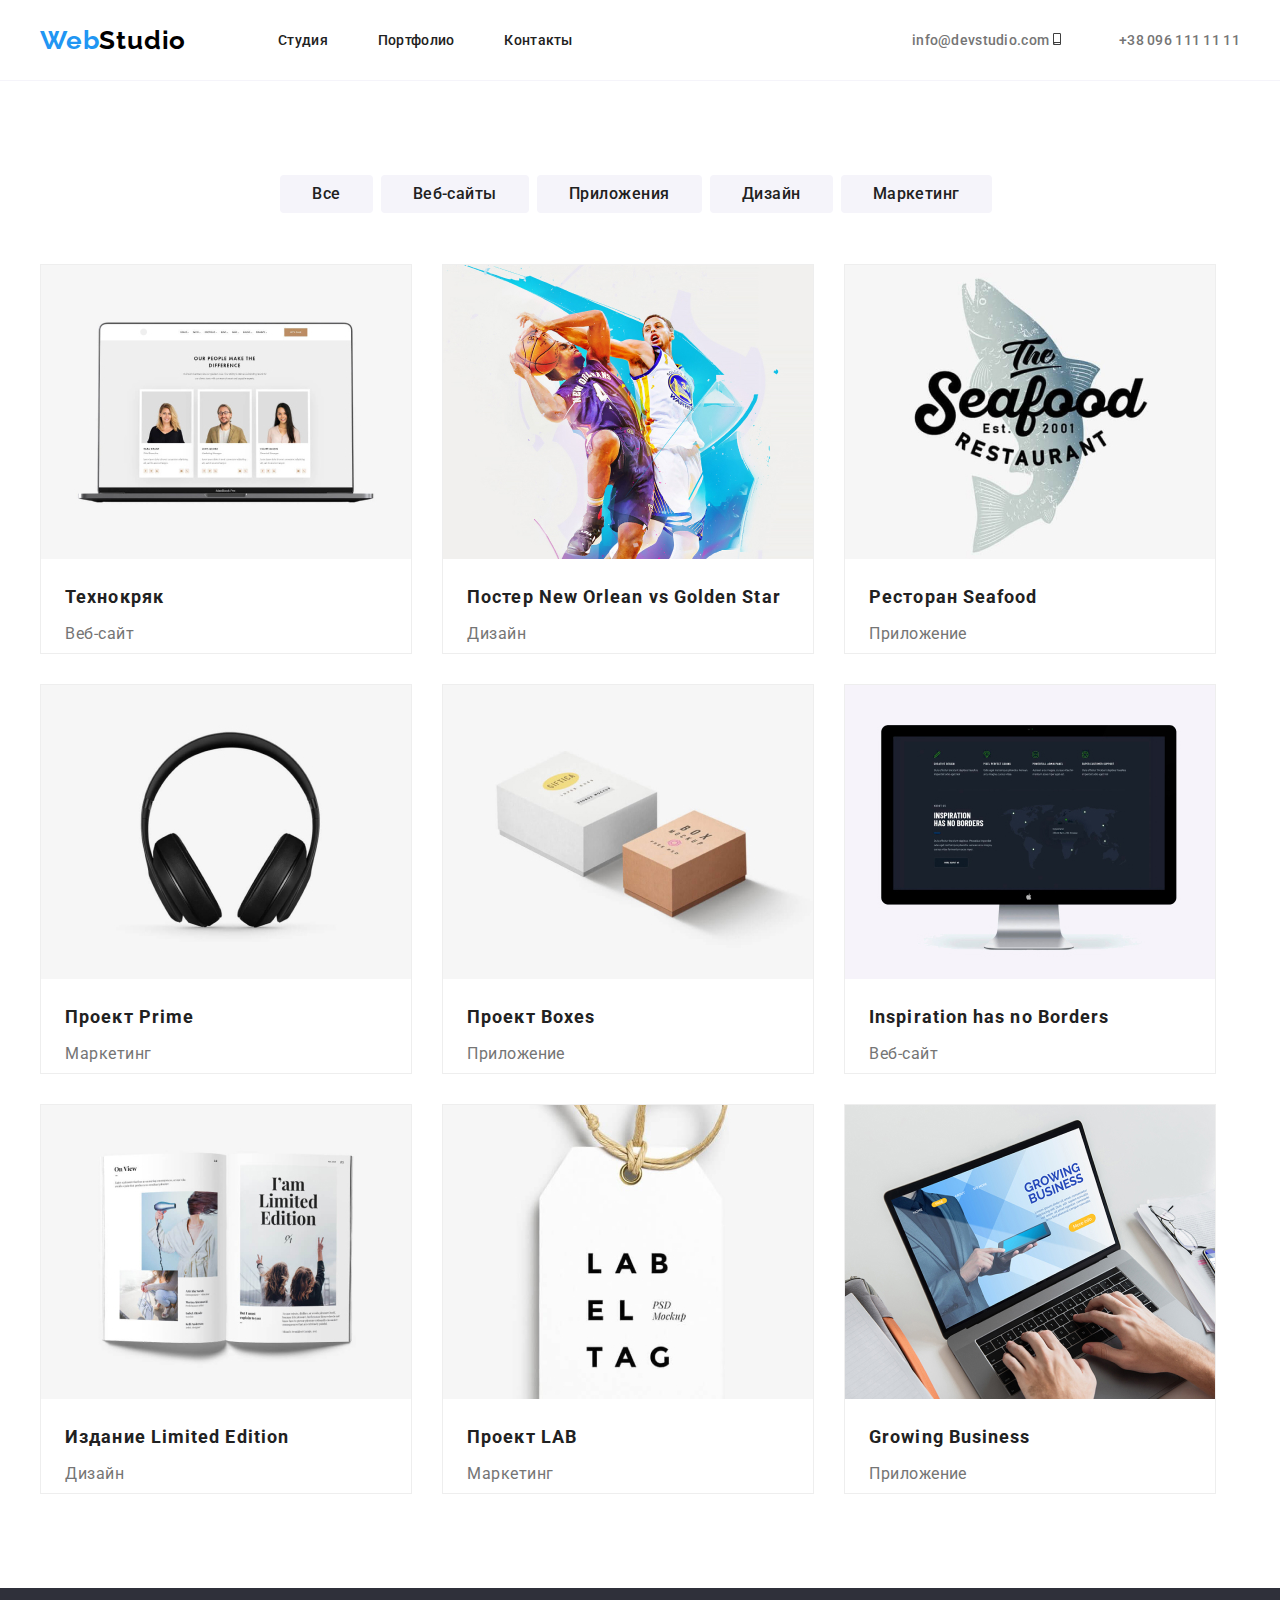
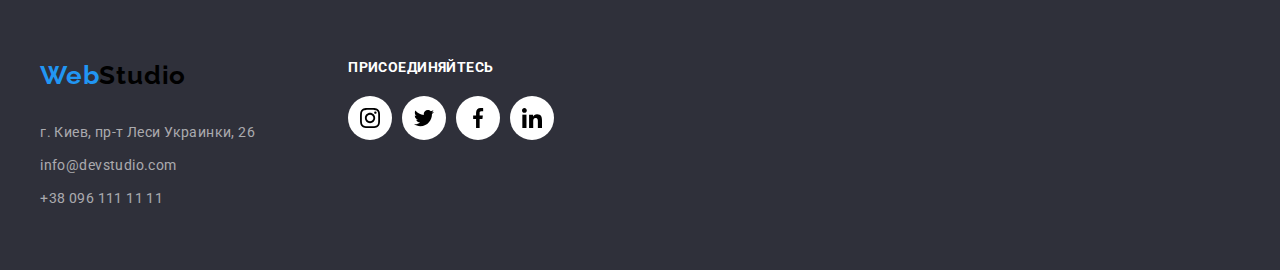
==== portfolio.html @ b53693e2 "Add files via upload" ====
<!DOCTYPE html>
<html lang="ru">
<head> 
    <meta charset="UTF-8">
    <meta name="viewport" content="width=device-width, initial-scale=1.0">
    <title>WebStudio</title>
    <link rel="stylesheet" href="https://cdnjs.cloudflare.com/ajax/libs/modern-normalize/1.0.0/modern-normalize.css">
    <link href="https://fonts.googleapis.com/css2?family=Raleway:wght@700&family=Roboto:wght@400;500;900&display=swap" rel="stylesheet">
    <link rel="stylesheet" href="./css/styles.css">

</head>
<body>
  <header class="header">
    <div class="container">
      <!--Header-->
      <nav class="navigation">
        <a class="logo link" href="./index.html">
            Web<span class="loogo-s">Studio</span>
            </a>
            <ul class="navigation-list list">
                <li class="navigation-list-item">
                    <a class="navigation-list-link link" href="./index.html">Студия</a>
    
                </li>
                <li class="navigation-list-item">
                    <a class="navigation-list-link link" href="./portfolio.html">Портфолио</a>
    
                </li>
                <li class="navigation-list-item">
                    <a class="navigation-list-link link" href="">Контакты</a>
    
                </li>
            </ul>
      </nav>
       
      <address class="address">
        <ul class="list">
            <li>
              <svg class="address-svg">
                <use href="./images/sprite.svg#icon-envelop"></use>
              </svg>
                <a class="header-mail-link link" href="mailto:info@devstudio.com">info@devstudio.com</a>

            </li>
            <li>
              <svg class="address-svg">
                <use href="./images/sprite.svg#icon-smartphone"></use>
              </svg>
                <a class="header-tel-link link" href="tel:+380961111111">+38 096 111 11 11</a>

            </li>
        </ul>
        
        
    </address>

    </div>
      
  </header> 
  <main>
      <!--BUTTON-->
      <div class="container">
        <ul class="button-list list">
          <li class="button-list-item">
           <button type="button" class="portfolio-button button-link">Все</button>
          </li> 
          <li class="button-list-item">
           <button type="button" class="portfolio-button button-link">Веб-сайты</button>
          </li> 
          <li class="button-list-item">
           <button type="button" class="portfolio-button button-link">Приложения</button>
          </li> 
          <li class="button-list-item">
           <button type="button" class="portfolio-button button-link">Дизайн</button>
          </li> 
          <li class="button-list-item">
           <button type="button" class="portfolio-button button-link">Маркетинг</button>
          </li> 
 
         </ul>

      </div>
        
       
      
     <!--portfolio-->
        <section class="portfolio">
          <div class="container">
            <ul class="portfolio-list list">
              <li class="portfolio-list-item">
              <img  src="./images/portfolio/port-1.jpg" alt="Технокряк" width="370" height="294">
              <h3 class="portfolio-name" lang="en">Технокряк</h3>
              <p class="portfolio-prof" > Веб-сайт</p>
             </li>
             <li class="portfolio-list-item">
              <img  src="./images/portfolio/port-2.jpg" alt="Постер New Orlean vs Golden Star" width="370" height="294">
              <h3 class="portfolio-name" lang="en">Постер New Orlean vs Golden Star</h3>
              <p class="portfolio-prof" > Дизайн</p>
             </li>
             <li class="portfolio-list-item">
              <img  src="./images/portfolio/port-3.jpg" alt="Ресторан Seafood" width="370" height="294">
              <h3 class="portfolio-name" lang="en">Ресторан Seafood</h3>
              <p class="portfolio-prof"> Приложение</p>
             </li>
             <li class="portfolio-list-item">
              <img  src="./images/portfolio/port-4.jpg" alt="Проект Prime" width="370" height="294">
              <h3 class="portfolio-name" lang="en">Проект Prime</h3>
              <p class="portfolio-prof"> Маркетинг</p>
             </li>
             <li class="portfolio-list-item">
              <img  src="./images/portfolio/port-5.jpg" alt="Проект Boxes" width="370" height="294">
              <h3 class="portfolio-name" lang="en">Проект Boxes</h3>
              <p class="portfolio-prof"> Приложение</p>
             </li>
             <li class="portfolio-list-item">
              <img  src="./images/portfolio/port-6.jpg" alt="Inspiration has no Borders" width="370" height="294">
              <h3 class="portfolio-name" lang="en">Inspiration has no Borders</h3>
              <p class="portfolio-prof"> Веб-сайт</p>
             </li>
             <li class="portfolio-list-item">
              <img  src="./images/portfolio/port-7.jpg" alt="Издание Limited Edition" width="370" height="294">
              <h3 class="portfolio-name" lang="en">Издание Limited Edition</h3>
              <p class="portfolio-prof"> Дизайн</p>
             </li>
             <li class="portfolio-list-item">
              <img  src="./images/portfolio/port-8.jpg" alt="Проект LAB" width="370" height="294">
              <h3 class="portfolio-name" lang="en">Проект LAB</h3>
              <p class="portfolio-prof" > Маркетинг</p>
             </li>
             <li class="portfolio-list-item">
              <img  src="./images/portfolio/port-9.jpg" alt="Growing Business" width="370" height="294">
              <h3 class="portfolio-name" lang="en">Growing Business</h3>
              <p class="portfolio-prof" > Приложение</p>
             </li>        
             </ul>

          </div>
         
       </section>
      </main> 
      <footer class="foter">
        <div class="container">
          <ul class="foter-contacts list">
             <li>
              <a class="foter-logo logo link" href="./index.html">Web<span class="loogo-s">Studio</span></a>
              <address class="address">
                <ul class="foter-list list">
                  <li class="foter-list-item">
                    <a class="footer-link footer-link-mt link" href="https://goo.gl/maps/YpgYaEJaXaga1esp6" target="blank">г. Киев, пр-т Леси Украинки, 26</a>
          
                  </li>
                  <li class="foter-list-item">
                    <a class="footer-link footer-link-mt link" href="mailto:info@devstudio.com">info@devstudio.com</a>
          
                  </li>
                  <li class="foter-list-item">
                    <a class="footer-link footer-link-mt link" href="tel:+380961111111">+38 096 111 11 11</a>
          
                  </li>
              </ul>
            </li>
            <li>
              <p class="foter-title">присоединяйтесь</p>
              <ul class="foter-social-list list">
                <li class="social-list-item">
                  <a class="social-list-link" href="">
                    <svg class="social-list-svg">
                      <use href="./images/sprite.svg#icon-instagram"></use>
                    </svg>
                  </a>
                </li>
                <li class="social-list-item">
                 <a class="social-list-link" href="">
                   <svg class="social-list-svg">
                     <use href="./images/sprite.svg#icon-twiter"></use>
                   </svg>
                 </a>
               </li>
               <li class="social-list-item">
                 <a class="social-list-link" href="">
                   <svg class="social-list-svg">
                     <use href="./images/sprite.svg#icon-facebook"></use>
                   </svg>
                 </a>
               </li>
               <li class="social-list-item">
                 <a class="social-list-link" href="">
                   <svg class="social-list-svg">
                     <use href="./images/sprite.svg#icon-linkedin"></use>
                   </svg>
                 </a>
               </li>
              </ul>
                       
            </li>
          </ul>
          
    
        </address>
             
          
        </div>
        
      </footer>
</body>
</html>
---- css/styles.css ----
:root{
    --main-font: "Roboto", sans-serif;
    --secondar-font: "Raleway", sans-serif;
    --accent-color:#757575;
    --link-color: #2196F3;
    --title-color:   #212121;
    --futer-link-color:  #FFFFFF;
    --logo-color: #000000;

}
*,
*::before,
*::after{
    margin: 0;
    padding: 0;

}

body {
    font-family: var(--main-font);
    font-style: normal;
}
.list {
    list-style: none;
}
.link {
    text-decoration: none
}
.address {
    font-style: normal;
    }
img{
    display: block;

    }
.header{
    padding: 24.5px 0;
    border-bottom: 1px solid #F5F4FA;
}
.container{
    width: 1200px;
    padding: 0.15px;
    margin: 0 auto;
}
.header .container{
    display: flex;
    align-items:center;
}
.navigation{
    display: flex;

}
.navigation-list{
    display: flex;
    align-items:center;
}
.navigation-list-item:not(:last-child){
    margin-right: 50px;
}
.header .address{
    margin-left: auto;
}
.header .header-tel-link{
    margin-left: 50px;
}
.address .list{
    display: flex;
}
.address-svg{
    height: 12px;
    width: 16px;
    fill: var(--accent-colo)

 } 

     
.navigation-list-link{
    font-weight: 500;
    font-size: 14px;
    line-height: 1.143;
    letter-spacing: 0.02em;    
    color: var(--title-color);
}
.header-mail-link, .header-tel-link{
    font-weight: 500;
    font-size: 14px;
    line-height: 1.143;
    letter-spacing: 0.02em;
    color: var(--accent-color);
}
.navigation-list-link:hover,
.navigation-list-link:focus,
.header-mail-link:hover, 
.header-mail-link:focus,
.header-tel-link:hover,
.header-tel-link:focus{
    color: var(--link-color)
}
.logo{
font-family: var(--secondar-font);
font-style: normal;
font-weight: 700;
font-size: 26px;
line-height: 1.192;
letter-spacing: 0.03em;
color:  var(--link-color);
margin-right: 92px;
}
.loogo-s{
    color: var(--logo-color);
   
}
.efect .container{
    display: flex;
   
}
.efect{
    background-color: rgba(47, 48, 58, 0.4);
    background-image: linear-gradient(
        rgba(47, 48, 58, 0.4),
        rgba(47, 48, 58, 0.4)),
        url(../images/efect/hero.jpg);
}
.efect-name{
    max-width: 452 px;
    margin-left: auto;
    margin-right: auto;
    margin-bottom: 200px;
    margin-top: 200px;
   
}
.efect-h {
    font-weight: 900;
    font-size: 44px;
    line-height: 1.364;
    text-align: center;
    letter-spacing: 0.06em;
    text-transform: uppercase;
    width: 696px;
    height: 120px;
    margin-bottom: 30px;
    color: #FFFFFF;
}

.efect-button {
    font-weight: 700;
    font-size: 16px;
    line-height: 1.875;
    display: flex;
    align-items: center;
    text-align: center;
    letter-spacing: 0.06em;
    height: 50px;
    min-width: 200px;
    padding: 10px 29px;
    background: #2196F3;
    border-radius: 4px;
    color: #FFFFFF;
    margin-left: 248px;
    border: none;
}
/*===ability===*/
.properties .container{
    display: flex;
    align-items:center;
     
}
.properties-list{
    display: flex;
    align-items:center;
    padding-bottom: 94px;
    padding-top: 94px;
}
.properties-list-item {
        margin-right: 30px;
}
.properties-list-item::before {
    display: block;
    content: '';
    height: 120px;
    background-repeat: no-repeat;
    background-position: center;
    background-color: #F5F4FA;

}
.properties-list-item:nth-child(1)::before {
    background-image: url(../images/properties/antenna.png);
}
.properties-list-item:nth-child(2)::before {
    background-image: url(../images/properties/clock.png);
}
.properties-list-item:nth-child(3)::before {
    background-image: url(../images/properties/diagram.png);
}
.properties-list-item:nth-child(4)::before {
    background-image: url(../images/properties/astronaut.png);
}

.abiliy-title{
    font-weight: 700;
    font-size: 14px;
    line-height: 1.143;
    letter-spacing: 0.03em;
    text-transform: uppercase;
    color: var(--title-color);
    margin-bottom: 10px;
    padding-top: 20px;
}
.ability-info{
    font-weight: 400;
    font-size: 14px;
    line-height: 1.714;
    letter-spacing: 0.03em;
    color: var(--accent-color);

}
.properties-img{
   padding-bottom: 30px;
  /*justify-content: center;*/
  margin-left: auto;
  margin-right: auto;
}

/*===occupation===*/
.occupation .container{
    align-items:center;

}
.title {
    font-weight: 700;
    font-size: 36px;
    line-height: 1.167;
    text-align: center;
    letter-spacing: 0.03em;
    color: var(--title-color);
    padding-bottom: 50px;
}

.occupation-list{
    display: flex;
    padding-bottom: 94px;
}
.occupation-list-img{
    padding-right: 30px;
}
/*===development===*/
.development .container{
    align-items:center;
    
}
.development-list{
    display: flex;
}
.development-list-box{
    padding-right: 30px;
    padding-bottom: 94px;
}
.development-team-name {
    font-weight: 500;
    font-size: 16px;
    line-height: 1.188;
    text-align: center;
    letter-spacing: 0.03em;
    color: var(--title-color);
    padding-top: 30px;
}
.development-team-prof{
    font-weight: 400;
    font-size: 16px;
    line-height: 1.188;
    text-align: center;
    letter-spacing: 0.03em;
    color: var(--accent-color);
    padding-top: 10px;
    margin-bottom: 16px;

}
.social-list{
    display: flex;
   justify-content: space-between;
}
.social-list-link{
    display: flex;
    align-items: center;
    justify-content: center;
    width: 44px;
    height: 44px;
    background-color:#FFFFFF;
    border-radius: 50%;
}
.social-list-link:development{
    background-color: var(--link-color:);
}
.social-list-link:development .sosial-list-svg{
    fill: var(--futer-link-color)
}
.social-list-svg{
    width: 20px;
    height: 20px;
}

.customers-list{
    display: flex;
    padding-bottom: 94px;
}
.customers-list-img{
    display: flex;
    align-items: center;
    justify-content: center;
    height: 90px;
    width: 170px;
   border: 1px solid #AFB1B8;
    border-radius: 4px;
    margin-right: 30px;
            
}
.customers-list-link:customers{
    border-color: var(--link-color);
}
.customers-list-link:customers .costomers-list-svg{
    fill: var(--link-color)
}
.customers-list-svg{
    display: block;
    
} 
   
   
/*=====Footer=====*/
.foter{
    background: #2F303A;
}
.foter .container{
    align-items:center;
    
}
.foter-contacts{
    display: flex;
    margin-top: 72px;
}
.foter-social-list{
    display: flex;
    padding-top: 20px;
    padding-left: 70px;
    width: 276px; 
    justify-content: space-between;    
}

.social-list-item:foter{
    /*padding-right: 30px;*/
}
.social-list-link:foter{
    background-color: var(--link-color);
   
}
    
}  
.social-list-link:foter .social-list-svg{
    fill: var(--futer-link-color);
}
.foter-title{
    padding-left: 70px;
    font-style: normal;
    font-weight: bold;
    font-size: 14px;
    line-height: 1.14;
    letter-spacing: 0.03em;
    text-transform: uppercase;
    color: var( --futer-link-color);
}
.foter-logo{
    padding-top: 60px;  
}
.foter-list{
    flex-direction: column;
    padding-bottom: 60px; 
    padding-top: 20px;  
}
.foter-list-item{
    padding-top: 9px;
}
.footer-link{
    font-weight: 400;
    font-size: 14px;
    line-height: 24px;
    letter-spacing: 0.03em;
    color: #212121;
    color: rgba(255, 255, 255, 0.6);
  }
.footer-link-mt:hover,
.footer-link-mt:focus{
    color: var( --futer-link-color);
}
/*======Portfolio=====*/
.portfolio-name{
font-weight: 700;
font-size: 18px;
line-height: 2;
letter-spacing: 0.06em;
color: var(--title-color);
padding-left: 24px;
padding-bottom: 4px;
padding-top: 20px;
}
.portfolio-prof{
    font-weight: 400;
    font-size: 16px;
    line-height: 1.875;
    letter-spacing: 0.03em;
    color: var(--accent-color);
    padding-left: 24px;
    padding-bottom: 4px;

}
.portfolio-button{
    font-weight: 500;
    font-size: 16px;
    line-height: 1.625;
    text-align: center;
    letter-spacing: 0.03em;
   color: var(--title-color);
    height: 38px;
    min-width: 73px;
    padding: 6px 32px;
    background: #F5F4FA;
    border-radius: 4px;
    border: none;
}
.button-list{
    display: flex;
    justify-content: center;
    padding-top: 94px;
    padding-bottom: 50px;
}
.button-list-item{
    padding-right: 8px;
   
}
.portfolio .container{
    display: flex;
}
.portfolio-list{
    font-size: 0px;  
    margin-bottom: 94px;
}
.portfolio-list-item{
    display: inline-block;
    border: 1px solid #EEEEEE
}
.portfolio-list-item:not(:nth-child(3n)){
    margin-right: 30px;
}
.portfolio-list-item:not(:nth-child(n+7)){
    margin-bottom: 30px;
}

.button-link:hover,
.button-link:focus{
    color: var( --futer-link-color);
    background: var(--link-color);
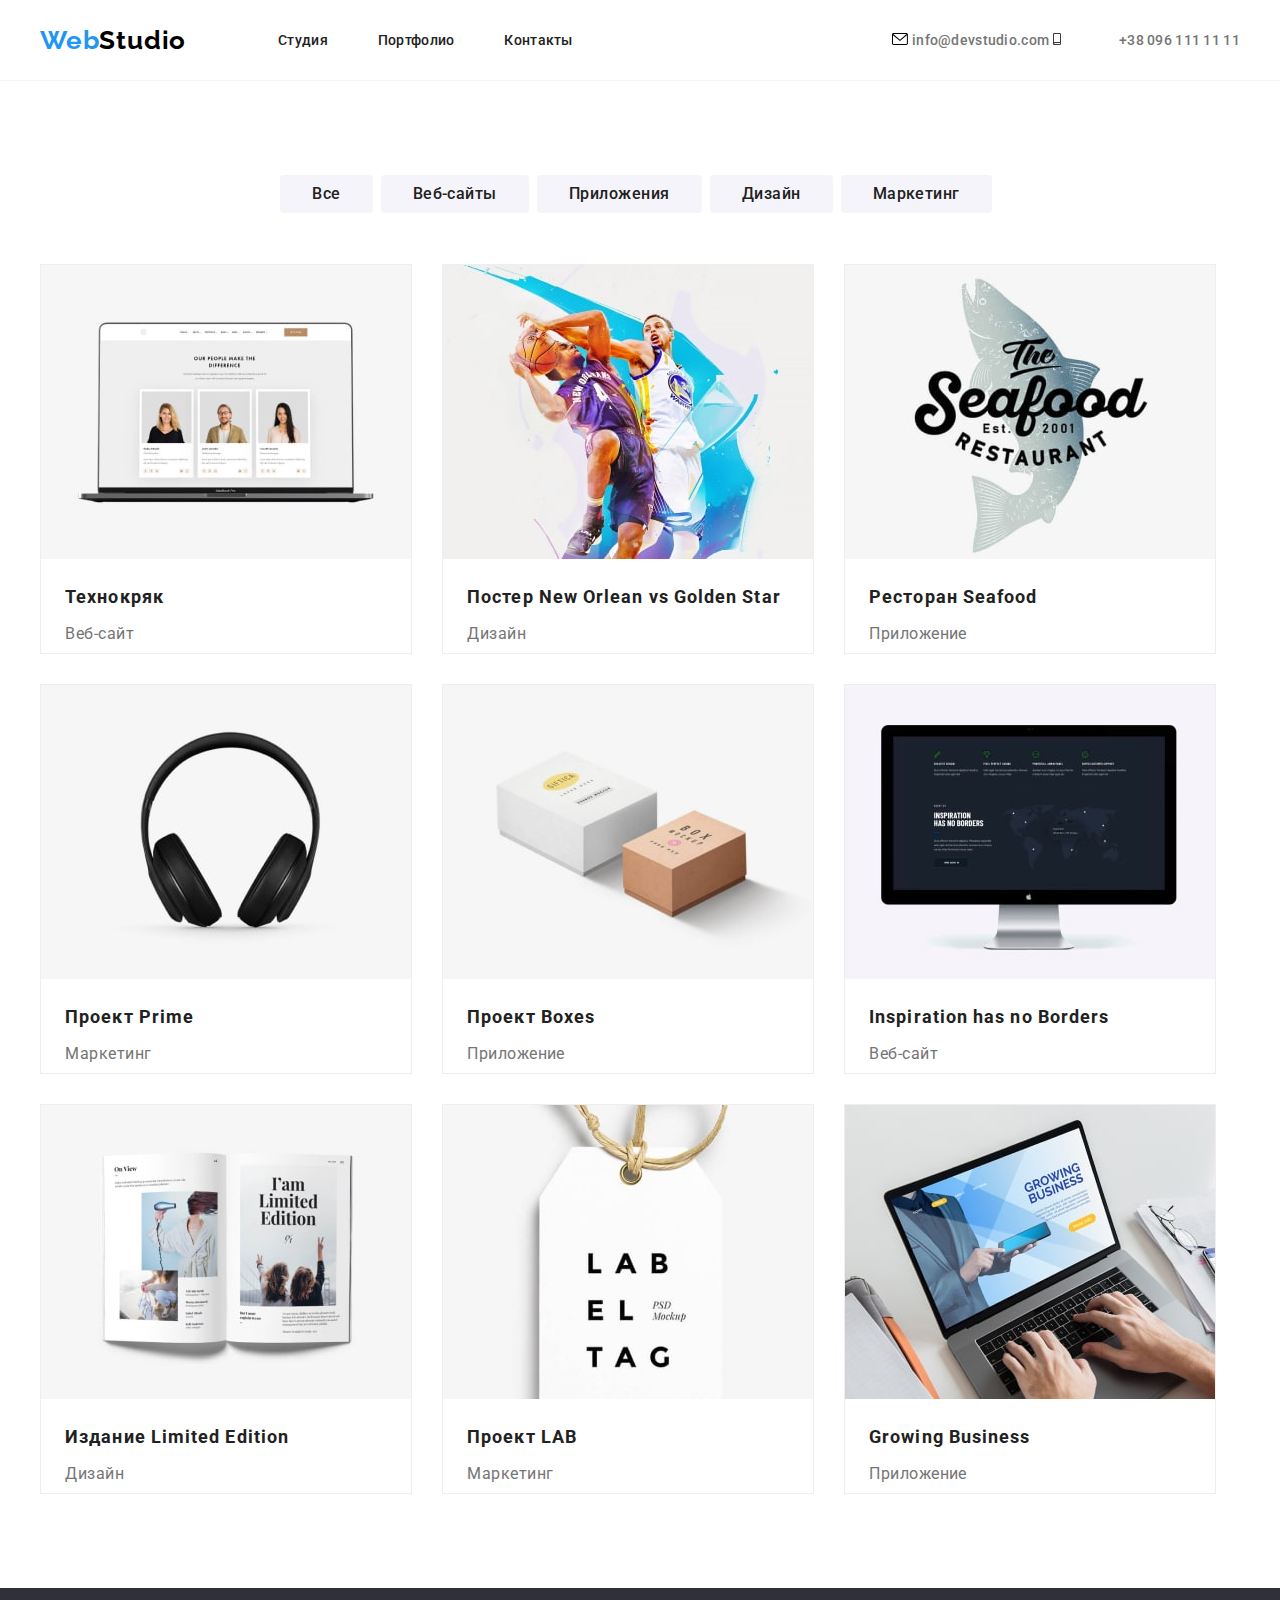
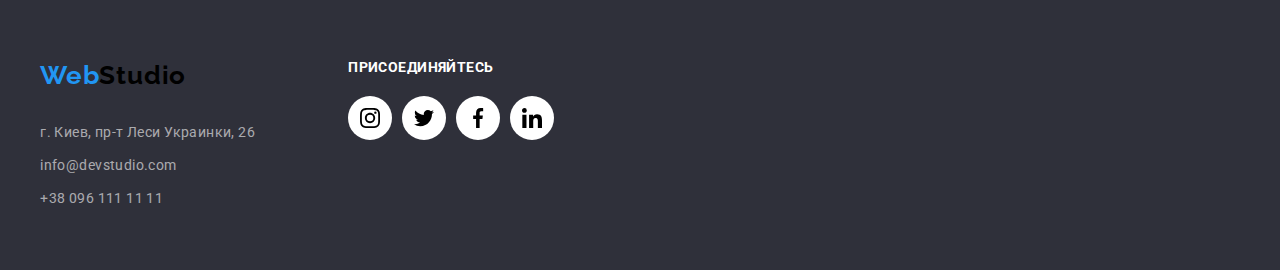
==== commit da961c30: "Update portfolio.html" ====
--- a/portfolio.html
+++ b/portfolio.html
@@ -37,7 +37,7 @@
         <ul class="list">
             <li>
               <svg class="address-svg">
-                <use href="./images/sprite.svg#icon-envelop"></use>
+                <use href="./images/sprite.svg#icon-envelope"></use>
               </svg>
                 <a class="header-mail-link link" href="mailto:info@devstudio.com">info@devstudio.com</a>
 
@@ -203,4 +203,4 @@
         
       </footer>
 </body>
-</html>+</html>
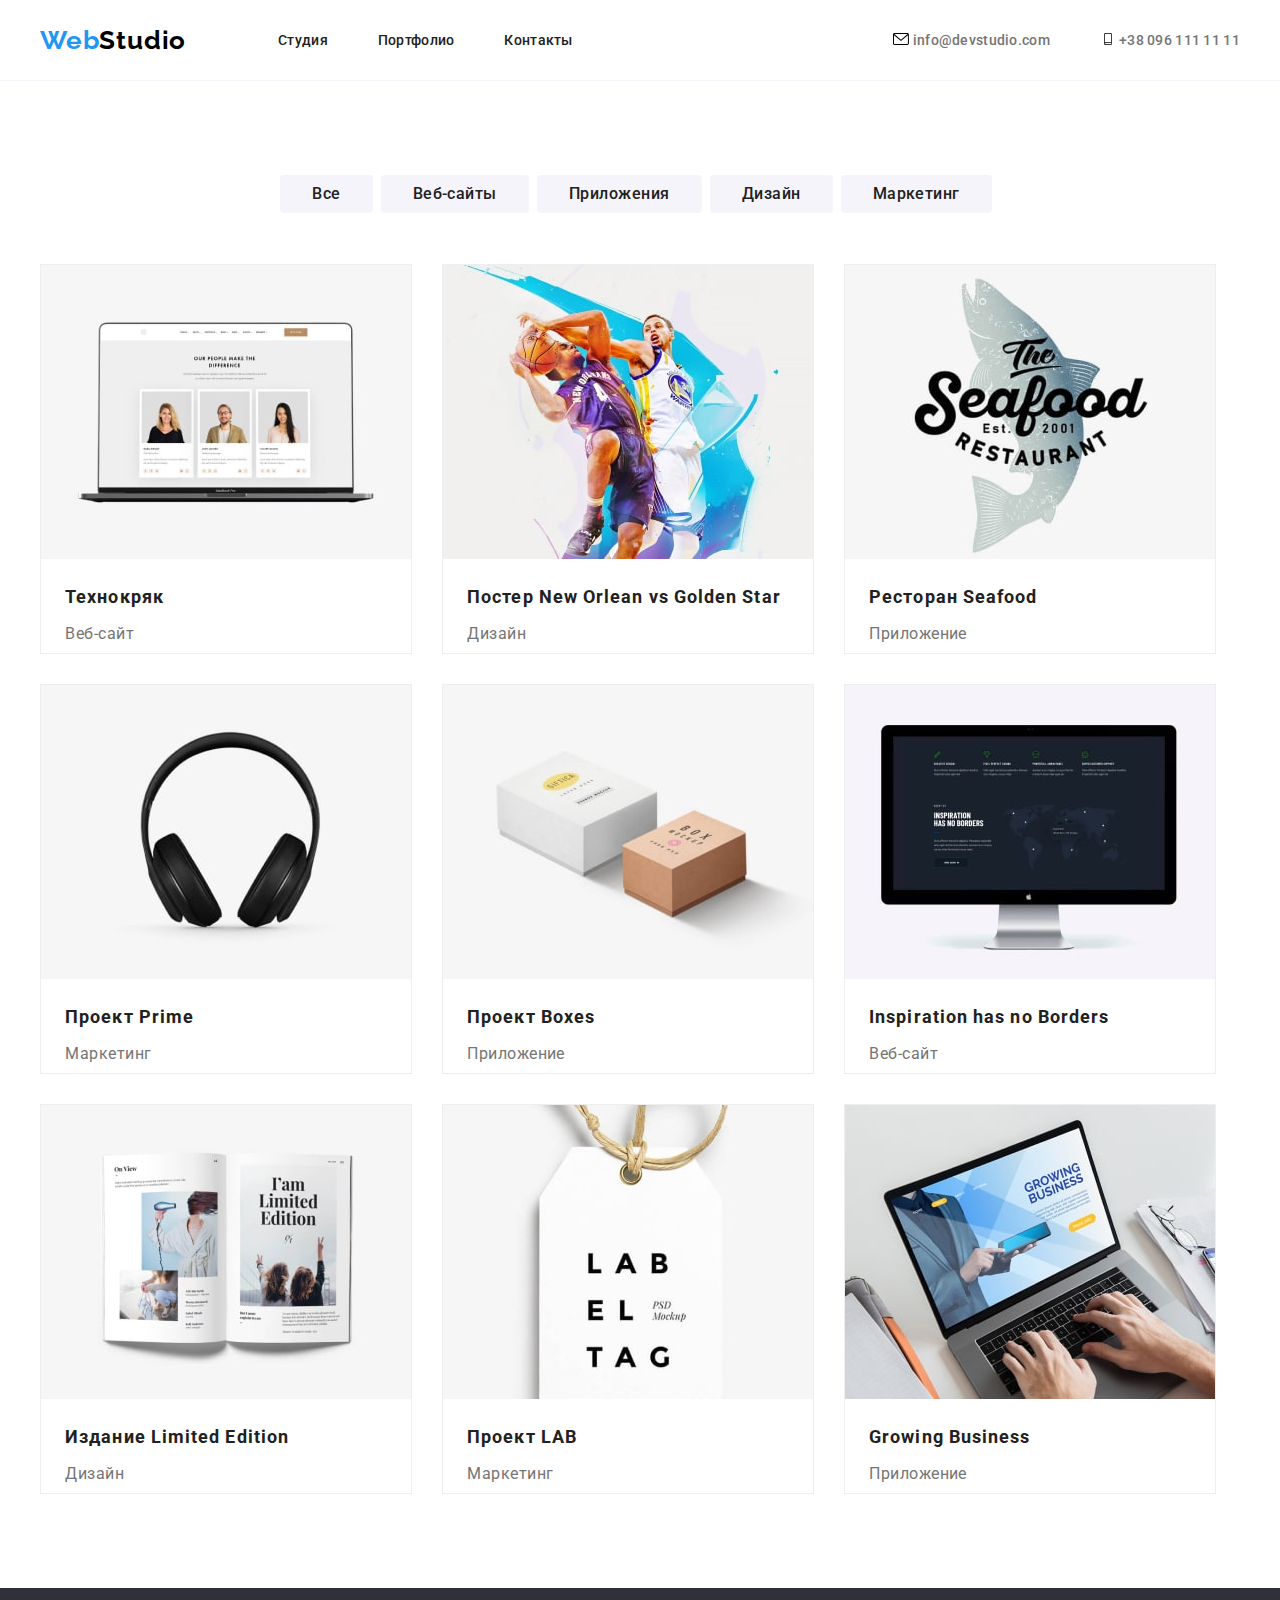
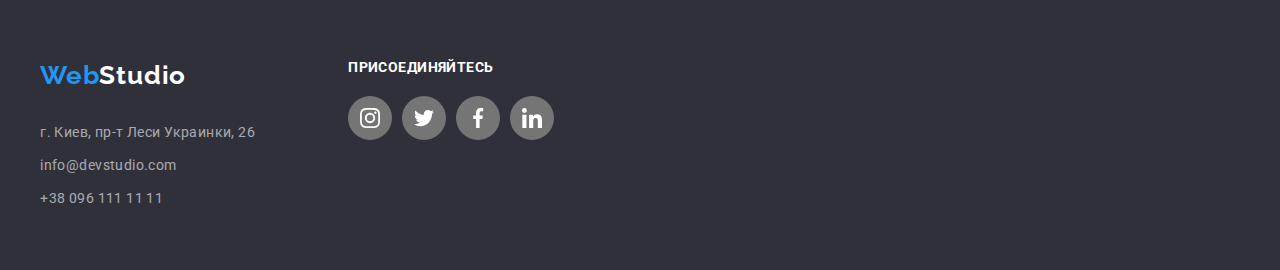
==== commit 49c2f4ac: "Update portfolio.html" ====
--- a/portfolio.html
+++ b/portfolio.html
@@ -34,25 +34,30 @@
       </nav>
        
       <address class="address">
-        <ul class="list">
-            <li>
-              <svg class="address-svg">
-                <use href="./images/sprite.svg#icon-envelope"></use>
-              </svg>
-                <a class="header-mail-link link" href="mailto:info@devstudio.com">info@devstudio.com</a>
-
-            </li>
-            <li>
-              <svg class="address-svg">
-                <use href="./images/sprite.svg#icon-smartphone"></use>
-              </svg>
-                <a class="header-tel-link link" href="tel:+380961111111">+38 096 111 11 11</a>
-
-            </li>
-        </ul>
-        
-        
-    </address>
+              <ul class="list">
+                  <li>
+                    
+                      <a class="header-mail-link link" href="mailto:info@devstudio.com">
+                        <svg class="address-svg">
+                          <use href="./images/sprite.svg#icon-envelope"></use>
+                        </svg>
+                        info@devstudio.com
+                      </a>
+  
+                  </li>
+                  <li>
+                      <a class="header-tel-link link" href="tel:+380961111111">
+                        <svg class="address-svg">
+                          <use href="./images/sprite.svg#icon-smartphone"></use>
+                        </svg>
+                        +38 096 111 11 11
+                      </a>
+  
+                  </li>
+              </ul>
+              
+              
+          </address>
 
     </div>
       
--- a/css/styles.css
+++ b/css/styles.css
@@ -5,7 +5,7 @@
     --link-color: #2196F3;
     --title-color:   #212121;
     --futer-link-color:  #FFFFFF;
-    --logo-color: #000000;
+    --logo-color:  #000000;
 
 }
 *,
@@ -29,7 +29,7 @@
 .address {
     font-style: normal;
     }
-img{
+.img{
     display: block;
 
     }
@@ -244,8 +244,12 @@
     padding-right: 30px;
 }
 /*===development===*/
+.development{
+    background:   #F5F4FA;
+}
 .development .container{
     align-items:center;
+  
     
 }
 .development-list{
@@ -288,15 +292,17 @@
     background-color:#FFFFFF;
     border-radius: 50%;
 }
-.social-list-link:development{
-    background-color: var(--link-color:);
-}
-.social-list-link:development .sosial-list-svg{
-    fill: var(--futer-link-color)
-}
+.social-list-link:hover{
+    background-color:#2196F3;
+}
+
 .social-list-svg{
     width: 20px;
     height: 20px;
+    fill: #AFB1B8;
+}
+.social-list-svg:hover, .social-list-svg:focus{
+fill: #FFFFFF;
 }
 
 .customers-list{
@@ -305,25 +311,32 @@
 }
 .customers-list-img{
     display: flex;
-    align-items: center;
-    justify-content: center;
+       margin-right: 30px;
+            
+}
+.customers-list-link{
+    border: 1px solid #AFB1B8;
+    border-radius: 4px;
     height: 90px;
     width: 170px;
-   border: 1px solid #AFB1B8;
-    border-radius: 4px;
-    margin-right: 30px;
-            
-}
-.customers-list-link:customers{
-    border-color: var(--link-color);
-}
-.customers-list-link:customers .costomers-list-svg{
+    justify-content: center;
+    align-items: center;
+}
+
+.customers-list-link{
     fill: var(--link-color)
 }
 .customers-list-svg{
     display: block;
+    fill: #AFB1B8;
     
 } 
+.customers-list-svg:hover, .customers-list-svg:focus{
+    fill: #2196F3
+ }
+ .customers-list-link:hover, .customers-list-link:focus{
+        border-color: var(--link-color);
+}
    
    
 /*=====Footer=====*/
@@ -345,19 +358,22 @@
     width: 276px; 
     justify-content: space-between;    
 }
-
-.social-list-item:foter{
-    /*padding-right: 30px;*/
-}
-.social-list-link:foter{
-    background-color: var(--link-color);
-   
-}
-    
-}  
-.social-list-link:foter .social-list-svg{
-    fill: var(--futer-link-color);
-}
+.foter .social-list-link{
+    background-color: #757575;
+
+}
+
+.foter .social-list-link:hover{
+    background-color: #2196F3;
+}
+.foter .social-list-svg{
+   fill: #FFFFFF;
+}
+.foter .social-list-svg:hover, .foter .social-list-svg:focus{
+fill: #FFFFFF;
+}
+
+
 .foter-title{
     padding-left: 70px;
     font-style: normal;
@@ -370,6 +386,9 @@
 }
 .foter-logo{
     padding-top: 60px;  
+}
+.foter .loogo-s{
+color: #FFFFFF;
 }
 .foter-list{
     flex-direction: column;
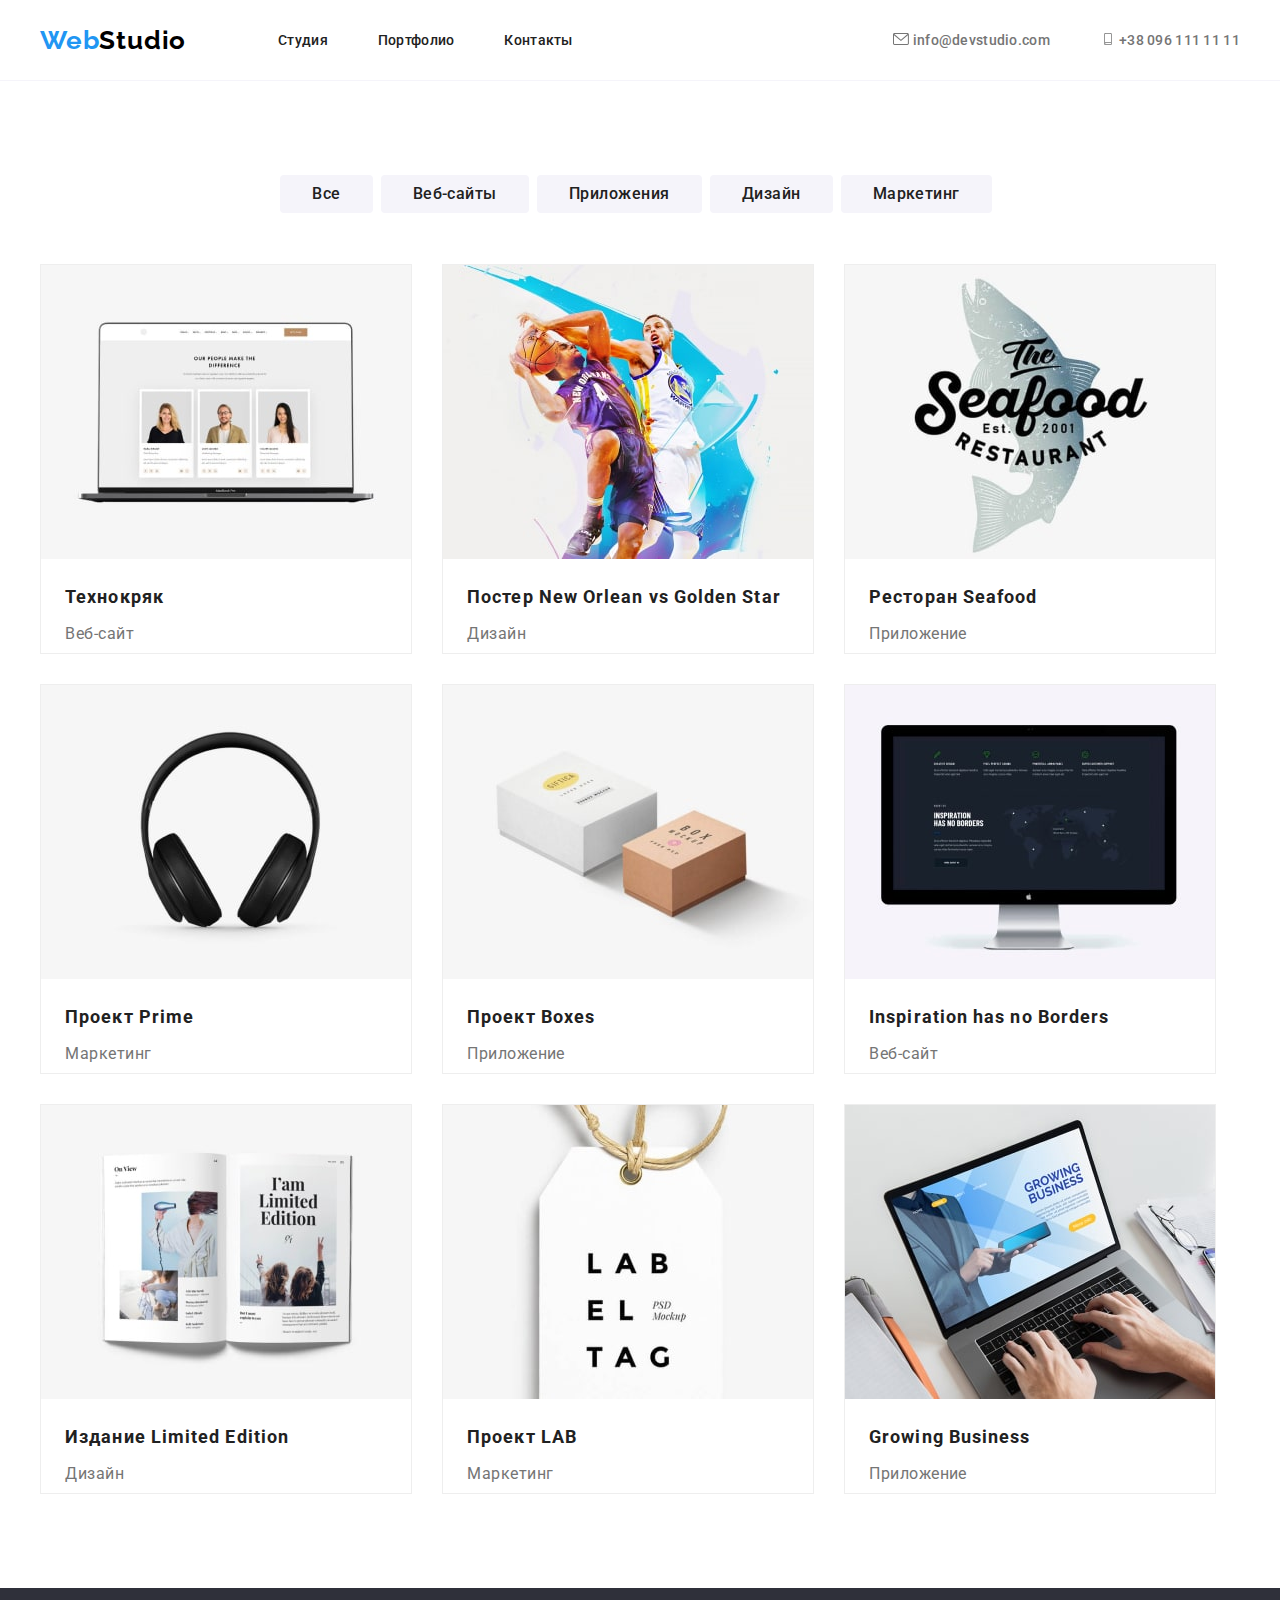
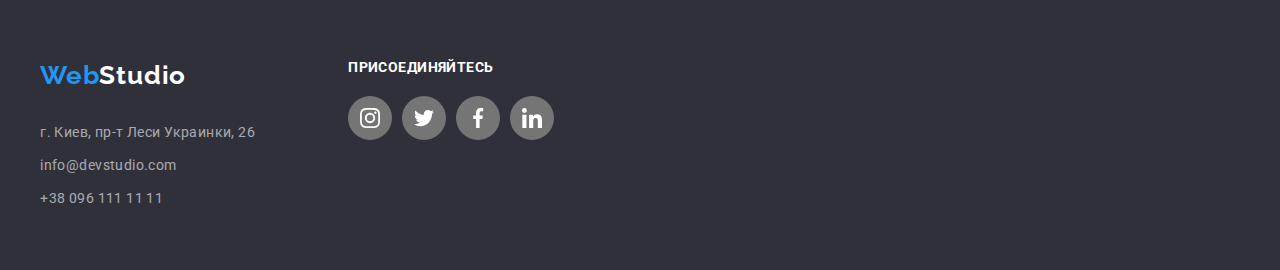
==== commit d09d6cfc: "Update portfolio.html" ====
--- a/portfolio.html
+++ b/portfolio.html
@@ -152,18 +152,16 @@
                 <ul class="foter-list list">
                   <li class="foter-list-item">
                     <a class="footer-link footer-link-mt link" href="https://goo.gl/maps/YpgYaEJaXaga1esp6" target="blank">г. Киев, пр-т Леси Украинки, 26</a>
-          
                   </li>
                   <li class="foter-list-item">
                     <a class="footer-link footer-link-mt link" href="mailto:info@devstudio.com">info@devstudio.com</a>
-          
-                  </li>
+                   </li>
                   <li class="foter-list-item">
                     <a class="footer-link footer-link-mt link" href="tel:+380961111111">+38 096 111 11 11</a>
-          
-                  </li>
-              </ul>
-            </li>
+                    </li>
+                 </ul>
+                 </address>
+              </li>
             <li>
               <p class="foter-title">присоединяйтесь</p>
               <ul class="foter-social-list list">
--- a/css/styles.css
+++ b/css/styles.css
@@ -69,9 +69,13 @@
 .address-svg{
     height: 12px;
     width: 16px;
-    fill: var(--accent-colo)
+    fill: #757575;
 
  } 
+.address-svg:hover{
+fill: #2196F3;
+}
+
 
      
 .navigation-list-link{
@@ -122,7 +126,7 @@
         url(../images/efect/hero.jpg);
 }
 .efect-name{
-    max-width: 452 px;
+    max-width: 452px;
     margin-left: auto;
     margin-right: auto;
     margin-bottom: 200px;
@@ -319,16 +323,15 @@
     border-radius: 4px;
     height: 90px;
     width: 170px;
+  align-items: center;
+    display: flex;
+}
+
+
+.customers-list-svg{
     justify-content: center;
-    align-items: center;
-}
-
-.customers-list-link{
-    fill: var(--link-color)
-}
-.customers-list-svg{
-    display: block;
-    fill: #AFB1B8;
+    
+        fill: #AFB1B8;
     
 } 
 .customers-list-svg:hover, .customers-list-svg:focus{
